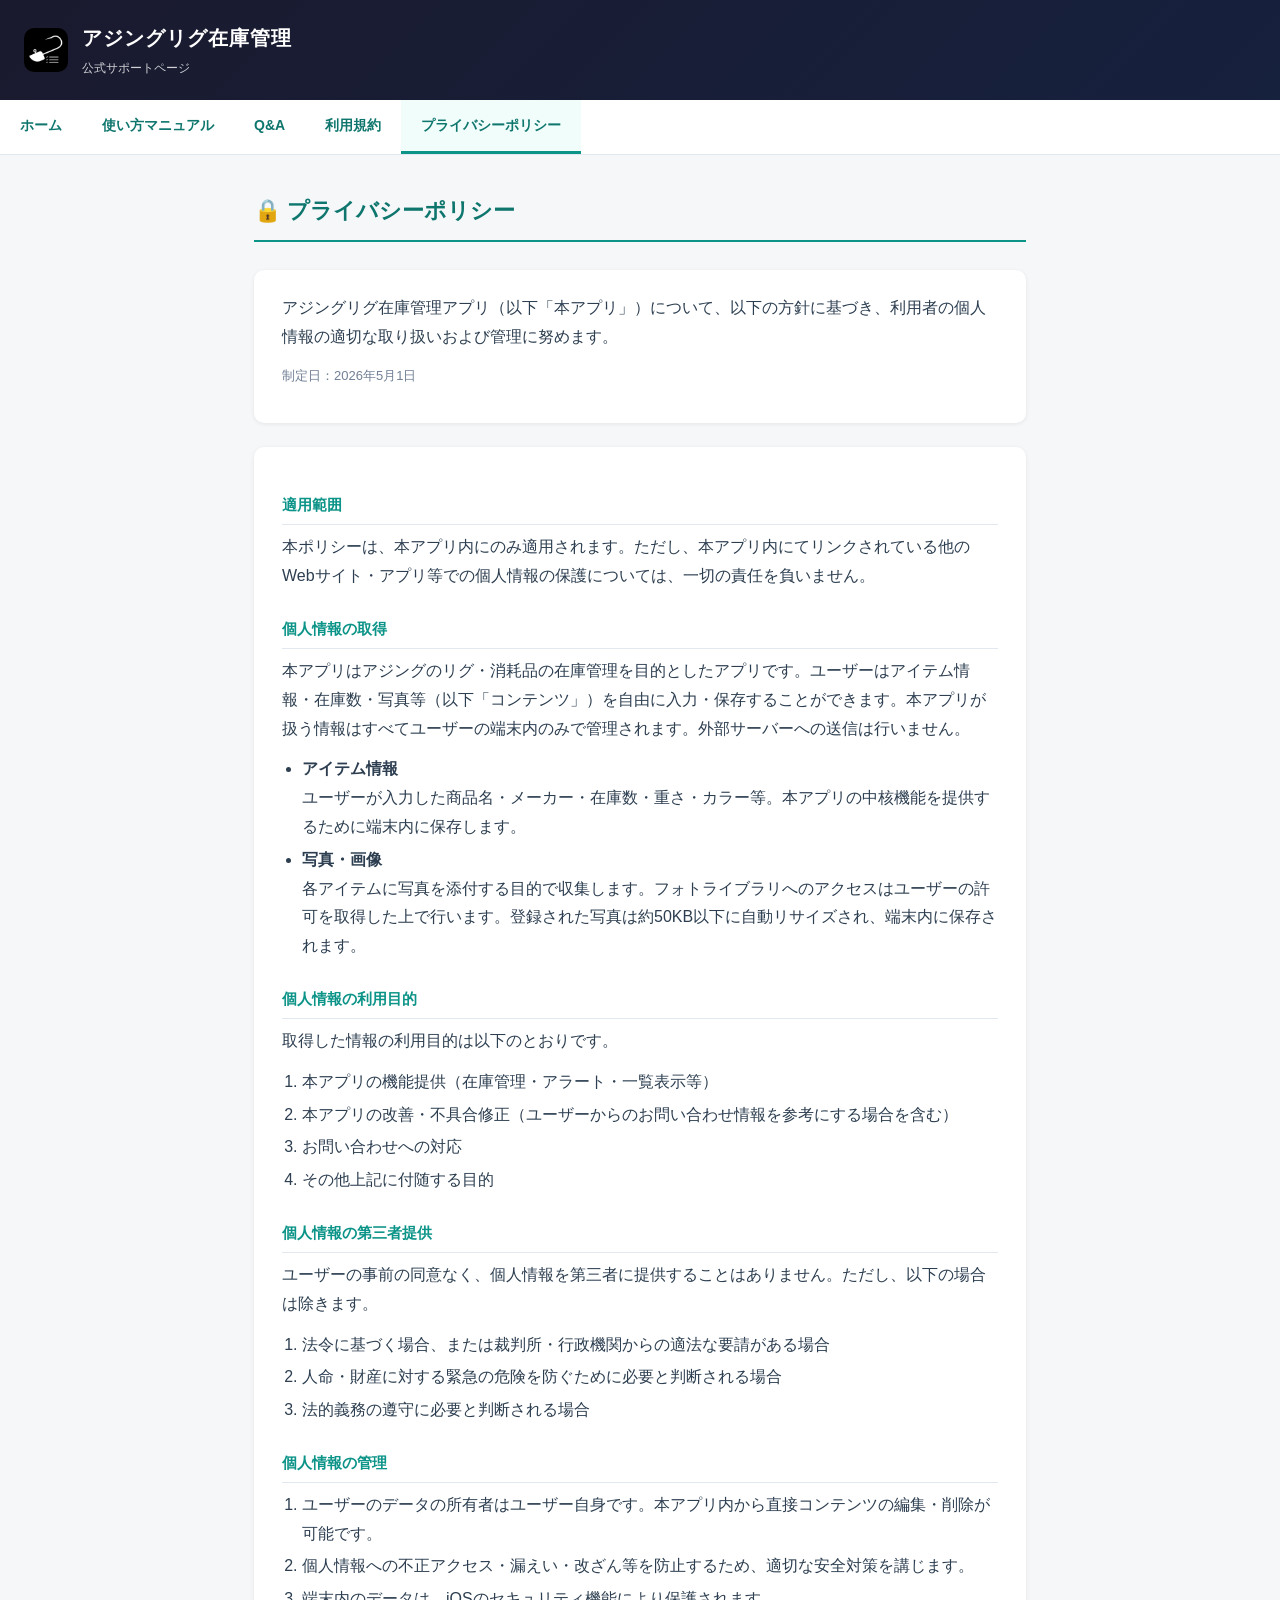
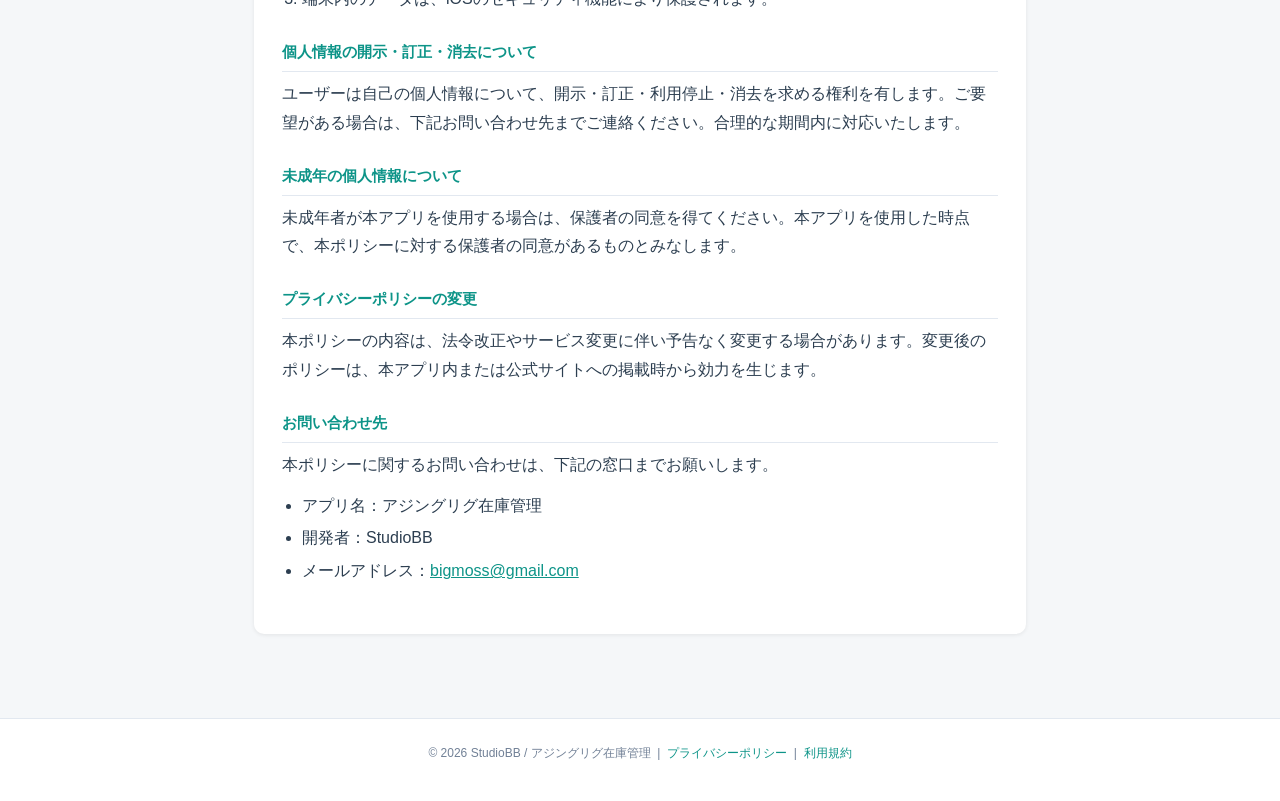
==== privacy.html @ db9b722c "Initial commit: アジングリグ在庫管理 公式サポートページ" ====
<!DOCTYPE html>
<html lang="ja">
<head>
  <meta charset="UTF-8">
  <meta name="viewport" content="width=device-width, initial-scale=1.0">
  <title>プライバシーポリシー - アジングリグ在庫管理</title>
  <link rel="stylesheet" href="style.css">
</head>
<body>

<header>
  <div class="logo"><img src="image/app_icon.png" alt="アジングリグ在庫管理" style="width:44px;height:44px;border-radius:10px;display:block;"></div>
  <div>
    <div class="site-title">アジングリグ在庫管理</div>
    <div class="site-subtitle">公式サポートページ</div>
  </div>
</header>

<nav>
  <a href="index.html">ホーム</a>
  <a href="manual.html">使い方マニュアル</a>
  <a href="qa.html">Q&amp;A</a>
  <a href="terms.html">利用規約</a>
  <a href="privacy.html" class="active">プライバシーポリシー</a>
</nav>

<div class="container">
  <h1>🔒 プライバシーポリシー</h1>

  <div class="card">
    <p>アジングリグ在庫管理アプリ（以下「本アプリ」）について、以下の方針に基づき、利用者の個人情報の適切な取り扱いおよび管理に努めます。</p>
    <p style="color:#718096; font-size:13px;">制定日：2026年5月1日</p>
  </div>

  <div class="card">
    <div class="legal-section">
      <h3>適用範囲</h3>
      <p>本ポリシーは、本アプリ内にのみ適用されます。ただし、本アプリ内にてリンクされている他のWebサイト・アプリ等での個人情報の保護については、一切の責任を負いません。</p>
    </div>

    <div class="legal-section">
      <h3>個人情報の取得</h3>
      <p>本アプリはアジングのリグ・消耗品の在庫管理を目的としたアプリです。ユーザーはアイテム情報・在庫数・写真等（以下「コンテンツ」）を自由に入力・保存することができます。本アプリが扱う情報はすべてユーザーの端末内のみで管理されます。外部サーバーへの送信は行いません。</p>
      <ul>
        <li><strong>アイテム情報</strong><br>ユーザーが入力した商品名・メーカー・在庫数・重さ・カラー等。本アプリの中核機能を提供するために端末内に保存します。</li>
        <li><strong>写真・画像</strong><br>各アイテムに写真を添付する目的で収集します。フォトライブラリへのアクセスはユーザーの許可を取得した上で行います。登録された写真は約50KB以下に自動リサイズされ、端末内に保存されます。</li>
      </ul>
    </div>

    <div class="legal-section">
      <h3>個人情報の利用目的</h3>
      <p>取得した情報の利用目的は以下のとおりです。</p>
      <ol>
        <li>本アプリの機能提供（在庫管理・アラート・一覧表示等）</li>
        <li>本アプリの改善・不具合修正（ユーザーからのお問い合わせ情報を参考にする場合を含む）</li>
        <li>お問い合わせへの対応</li>
        <li>その他上記に付随する目的</li>
      </ol>
    </div>

    <div class="legal-section">
      <h3>個人情報の第三者提供</h3>
      <p>ユーザーの事前の同意なく、個人情報を第三者に提供することはありません。ただし、以下の場合は除きます。</p>
      <ol>
        <li>法令に基づく場合、または裁判所・行政機関からの適法な要請がある場合</li>
        <li>人命・財産に対する緊急の危険を防ぐために必要と判断される場合</li>
        <li>法的義務の遵守に必要と判断される場合</li>
      </ol>
    </div>

    <div class="legal-section">
      <h3>個人情報の管理</h3>
      <ol>
        <li>ユーザーのデータの所有者はユーザー自身です。本アプリ内から直接コンテンツの編集・削除が可能です。</li>
        <li>個人情報への不正アクセス・漏えい・改ざん等を防止するため、適切な安全対策を講じます。</li>
        <li>端末内のデータは、iOSのセキュリティ機能により保護されます。</li>
      </ol>
    </div>

    <div class="legal-section">
      <h3>個人情報の開示・訂正・消去について</h3>
      <p>ユーザーは自己の個人情報について、開示・訂正・利用停止・消去を求める権利を有します。ご要望がある場合は、下記お問い合わせ先までご連絡ください。合理的な期間内に対応いたします。</p>
    </div>

    <div class="legal-section">
      <h3>未成年の個人情報について</h3>
      <p>未成年者が本アプリを使用する場合は、保護者の同意を得てください。本アプリを使用した時点で、本ポリシーに対する保護者の同意があるものとみなします。</p>
    </div>

    <div class="legal-section">
      <h3>プライバシーポリシーの変更</h3>
      <p>本ポリシーの内容は、法令改正やサービス変更に伴い予告なく変更する場合があります。変更後のポリシーは、本アプリ内または公式サイトへの掲載時から効力を生じます。</p>
    </div>

    <div class="legal-section">
      <h3>お問い合わせ先</h3>
      <p>本ポリシーに関するお問い合わせは、下記の窓口までお願いします。</p>
      <ul>
        <li>アプリ名：アジングリグ在庫管理</li>
        <li>開発者：StudioBB</li>
        <li>メールアドレス：<a href="mailto:bigmoss@gmail.com" style="color:#0d9488;">bigmoss@gmail.com</a></li>
      </ul>
    </div>
  </div>
</div>

<footer>
  <p>&copy; 2026 StudioBB / アジングリグ在庫管理 &nbsp;|&nbsp; <a href="privacy.html">プライバシーポリシー</a> &nbsp;|&nbsp; <a href="terms.html">利用規約</a></p>
</footer>

</body>
</html>
---- style.css ----
/* アジングリグ在庫管理 - 共通スタイル */
* { box-sizing: border-box; margin: 0; padding: 0; }

body {
  font-family: "Hiragino Sans", "Hiragino Kaku Gothic ProN", "Noto Sans JP", sans-serif;
  background: #f5f7f9;
  color: #2c3e50;
  line-height: 1.8;
}

header {
  background: linear-gradient(135deg, #1a1a2e, #16213e);
  color: #fff;
  padding: 20px 24px;
  display: flex;
  align-items: center;
  gap: 14px;
}
header .logo { line-height: 0; }
header .site-title { font-size: 20px; font-weight: 700; letter-spacing: .05em; }
header .site-subtitle { font-size: 12px; opacity: .8; margin-top: 2px; }

nav {
  background: #fff;
  border-bottom: 1px solid #e2e8f0;
  display: flex;
  flex-wrap: wrap;
  gap: 0;
}
nav a {
  display: block;
  padding: 13px 20px;
  text-decoration: none;
  color: #0f766e;
  font-size: 14px;
  font-weight: 600;
  border-bottom: 3px solid transparent;
  transition: border-color .2s, background .2s;
}
nav a:hover, nav a.active {
  border-bottom-color: #0d9488;
  background: #f0fdfa;
}

.container { max-width: 820px; margin: 0 auto; padding: 36px 24px 60px; }

h1 { font-size: 22px; font-weight: 700; margin-bottom: 28px; padding-bottom: 10px;
     border-bottom: 2px solid #0d9488; color: #0f766e; }
h2 { font-size: 16px; font-weight: 700; margin: 32px 0 10px;
     padding: 6px 12px; background: #f0fdfa; border-left: 4px solid #0d9488;
     color: #0f766e; border-radius: 0 6px 6px 0; }
h3 { font-size: 15px; font-weight: 700; margin: 20px 0 8px; color: #0d9488; }

p { margin-bottom: 12px; }
ul, ol { margin: 8px 0 12px 20px; }
li { margin-bottom: 4px; }

.card {
  background: #fff;
  border-radius: 10px;
  padding: 24px 28px;
  margin-bottom: 24px;
  box-shadow: 0 1px 4px rgba(0,0,0,.08);
}

.badge {
  display: inline-block;
  background: #0d9488;
  color: #fff;
  font-size: 11px;
  font-weight: 700;
  padding: 2px 8px;
  border-radius: 20px;
  margin-right: 6px;
  vertical-align: middle;
}

.qa-item { margin-bottom: 20px; }
.qa-item .q { font-weight: 700; color: #0f766e; margin-bottom: 4px; }
.qa-item .q::before { content: "Q. "; color: #0d9488; }
.qa-item .a { color: #4a5568; padding-left: 16px; }
.qa-item .a::before { content: "A. "; color: #718096; font-weight: 700; }

.legal-section { margin-bottom: 24px; }
.legal-section h3 { border-bottom: 1px solid #e2e8f0; padding-bottom: 6px; }

footer {
  text-align: center;
  padding: 24px;
  color: #718096;
  font-size: 12px;
  border-top: 1px solid #e2e8f0;
  background: #fff;
}
footer a { color: #0d9488; text-decoration: none; }

.hero {
  background: linear-gradient(135deg, #1a1a2e 0%, #16213e 50%, #0f3460 100%);
  color: #fff;
  border-radius: 12px;
  padding: 40px 32px;
  margin-bottom: 32px;
  text-align: center;
}
.hero .icon { margin-bottom: 16px; }
.hero h2 { font-size: 24px; margin-bottom: 8px; background: none; border: none;
           padding: 0; color: #fff; border-radius: 0; }
.hero p { opacity: .9; font-size: 15px; margin-bottom: 0; }

.link-grid {
  display: grid;
  grid-template-columns: repeat(auto-fit, minmax(180px, 1fr));
  gap: 14px;
  margin-top: 12px;
}
.link-card {
  background: #fff;
  border: 1px solid #e2e8f0;
  border-radius: 10px;
  padding: 20px 16px;
  text-align: center;
  text-decoration: none;
  color: #2c3e50;
  transition: box-shadow .2s, transform .2s;
  display: block;
}
.link-card:hover { box-shadow: 0 4px 12px rgba(13,148,136,.2); transform: translateY(-2px); }
.link-card .icon { font-size: 28px; margin-bottom: 8px; }
.link-card .label { font-size: 13px; font-weight: 700; color: #0f766e; }

.step {
  display: flex;
  gap: 14px;
  margin-bottom: 16px;
  align-items: flex-start;
}
.step-num {
  background: #0d9488;
  color: #fff;
  width: 28px;
  height: 28px;
  border-radius: 50%;
  display: flex;
  align-items: center;
  justify-content: center;
  font-size: 13px;
  font-weight: 700;
  flex-shrink: 0;
  margin-top: 2px;
}
.step-body { flex: 1; }

@media (max-width: 600px) {
  header { padding: 16px; }
  .container { padding: 24px 16px 48px; }
  .card { padding: 18px 16px; }
  nav a { padding: 10px 14px; font-size: 13px; }
}
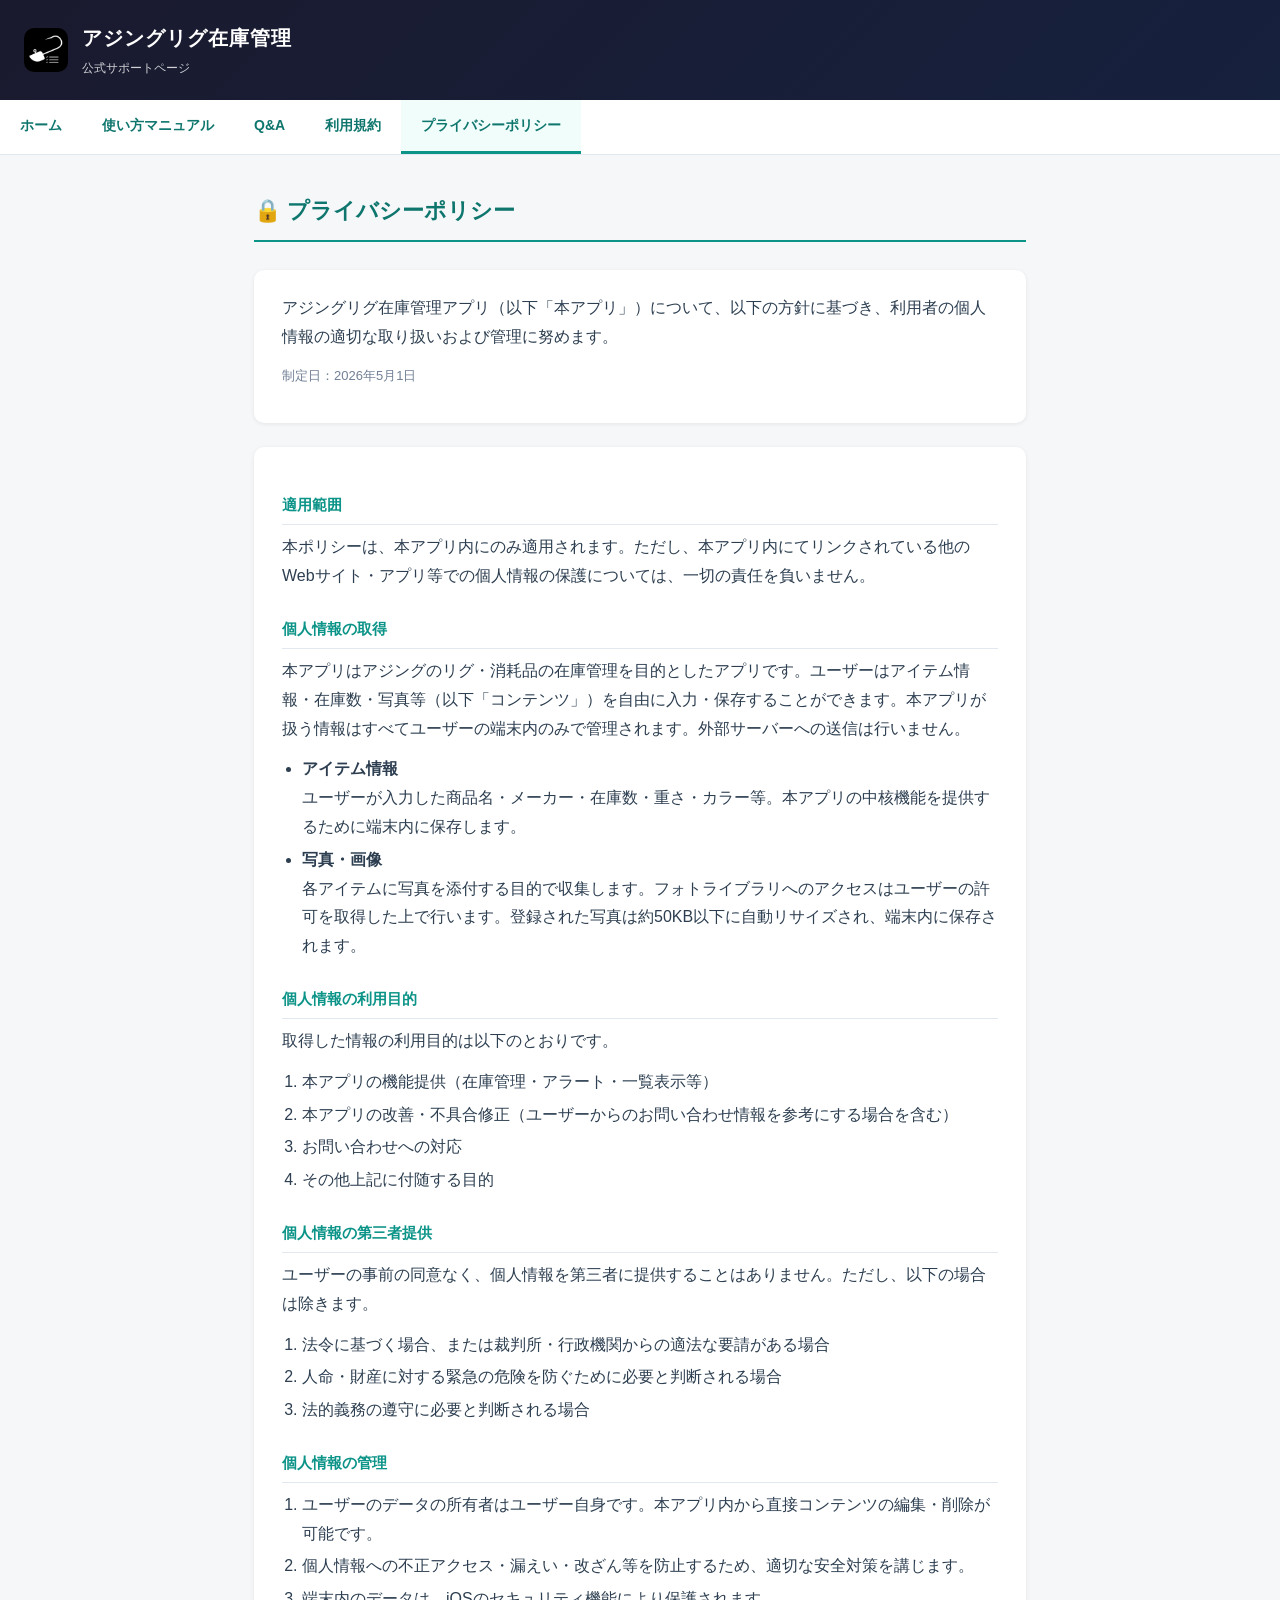
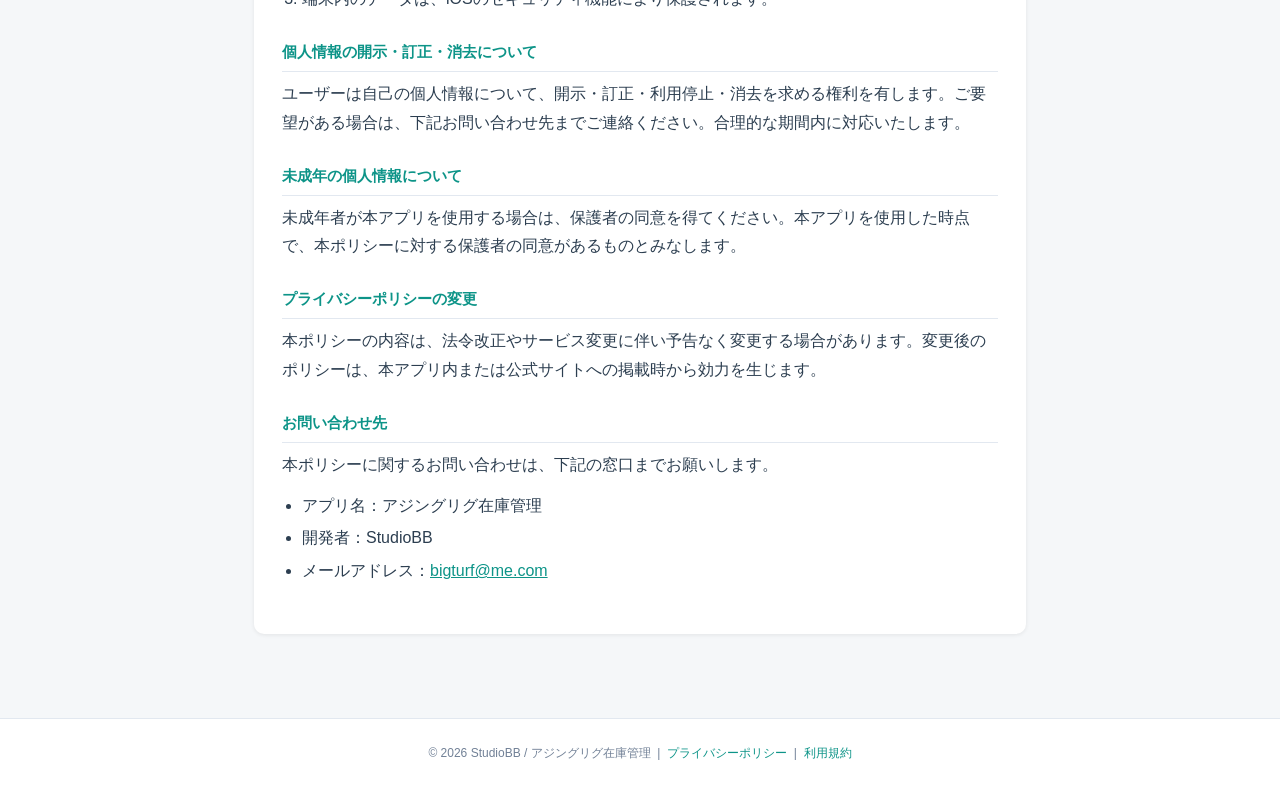
==== commit 5cec5f87: "Fix contact email to bigturf@me.com" ====
--- a/privacy.html
+++ b/privacy.html
@@ -98,7 +98,7 @@
       <ul>
         <li>アプリ名：アジングリグ在庫管理</li>
         <li>開発者：StudioBB</li>
-        <li>メールアドレス：<a href="mailto:bigmoss@gmail.com" style="color:#0d9488;">bigmoss@gmail.com</a></li>
+        <li>メールアドレス：<a href="mailto:bigturf@me.com" style="color:#0d9488;">bigturf@me.com</a></li>
       </ul>
     </div>
   </div>
